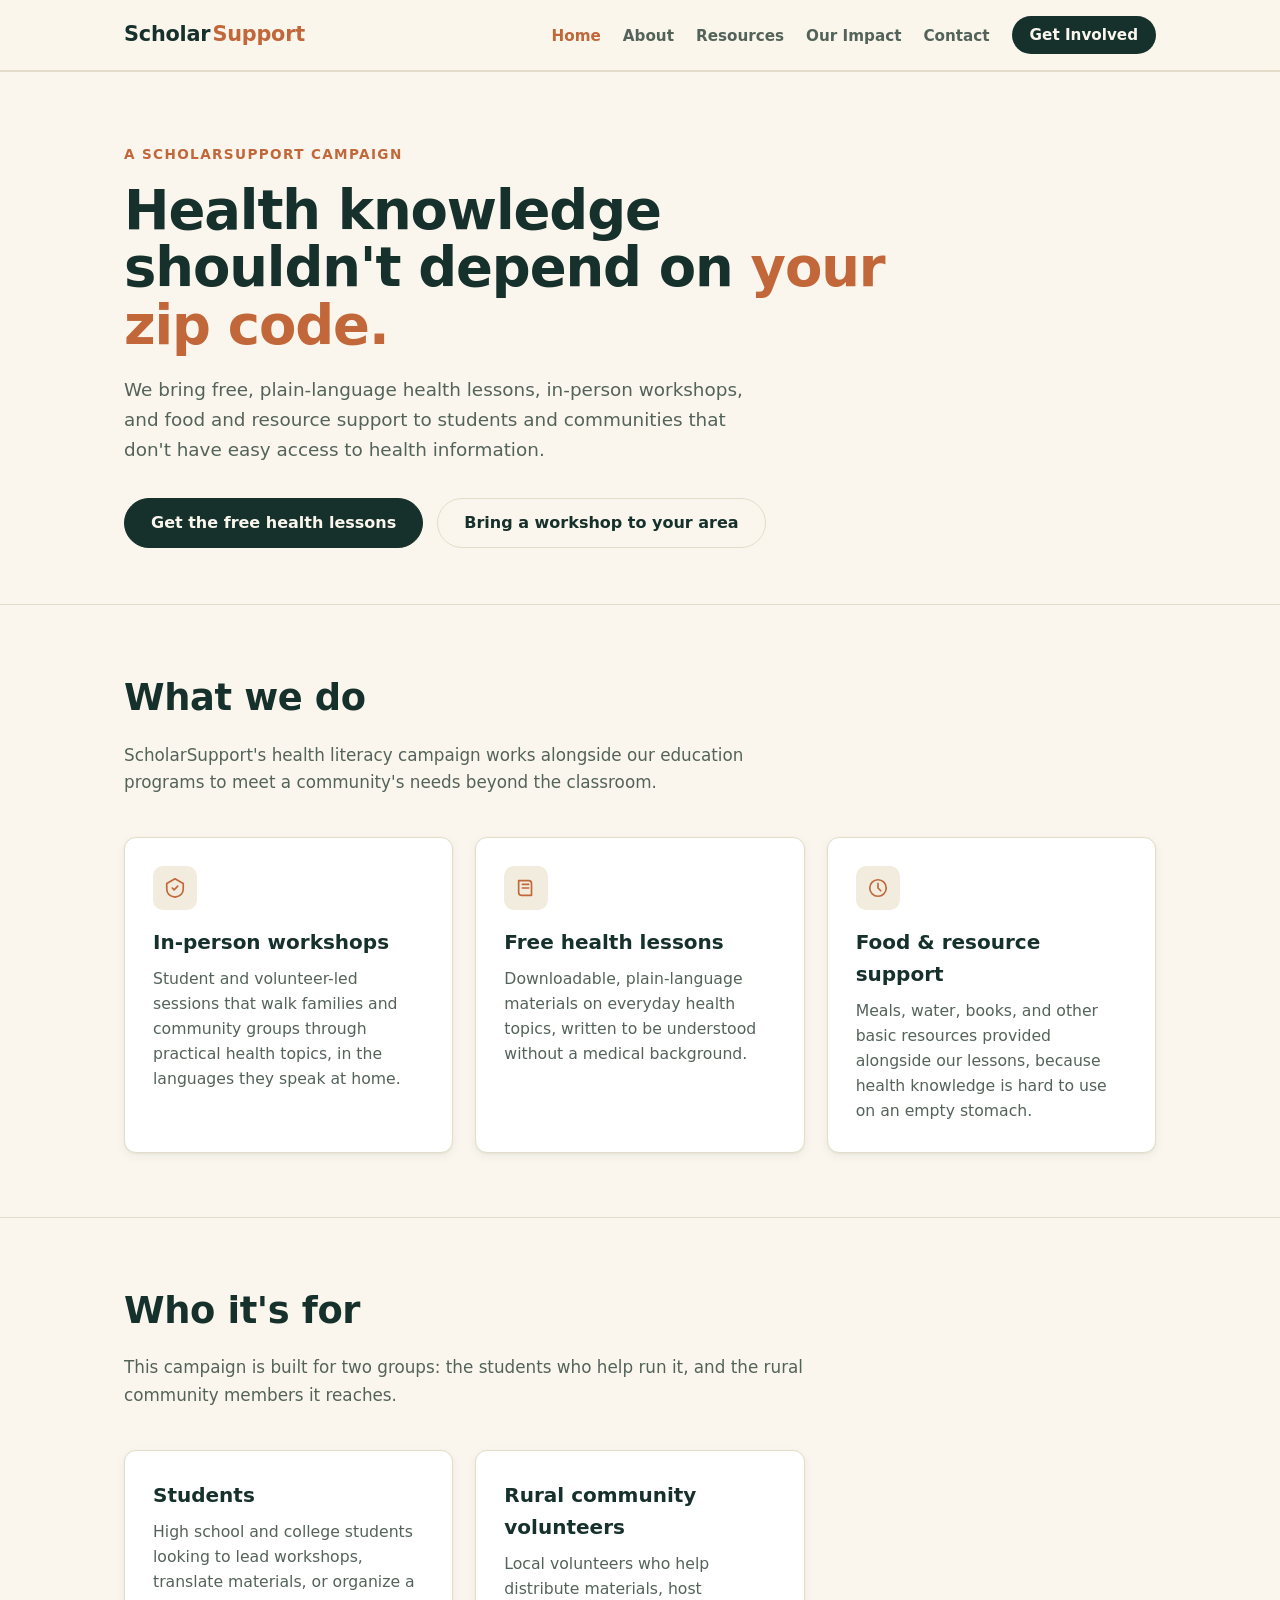
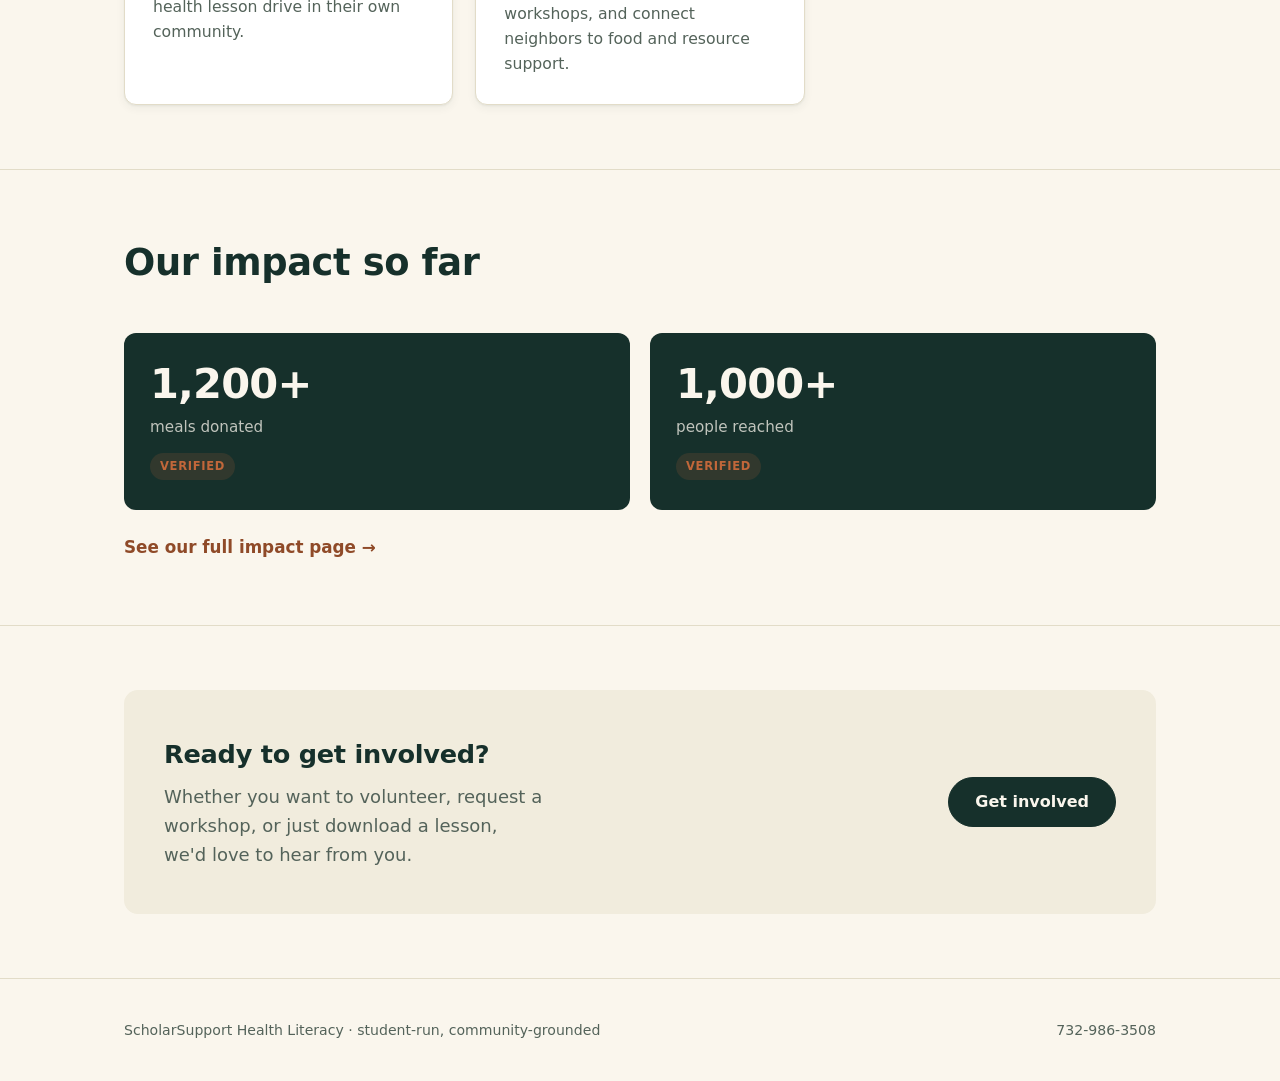
==== index.html @ 6df5c68f "Set up ScholarSupport health literacy site Static HTML/CSS/JS (no build step) with all page content " ====
<!DOCTYPE html>
<html lang="en">
<head>
<meta charset="UTF-8">
<meta name="viewport" content="width=device-width, initial-scale=1.0">
<title>ScholarSupport Health Literacy — Free Health Lessons for Underserved Communities</title>
<meta name="description" content="ScholarSupport's health literacy campaign brings free, plain-language health lessons, workshops, and food resources to under-resourced and rural communities.">
<link rel="canonical" href="https://ksy74.github.io/ScholarSupport/">
<meta property="og:type" content="website">
<meta property="og:title" content="ScholarSupport Health Literacy">
<meta property="og:description" content="Free, plain-language health lessons, workshops, and food resources for under-resourced and rural communities.">
<meta property="og:url" content="https://ksy74.github.io/ScholarSupport/">
<meta property="og:image" content="https://ksy74.github.io/ScholarSupport/assets/og-image.svg">
<meta name="twitter:card" content="summary_large_image">
<link rel="stylesheet" href="styles.css">
<script type="application/ld+json">
{
  "@context": "https://schema.org",
  "@type": "NGO",
  "name": "ScholarSupport",
  "url": "https://ksy74.github.io/ScholarSupport/",
  "telephone": "+1-732-986-3508",
  "description": "Student-run health literacy campaign providing free plain-language health lessons, workshops, and food resources to under-resourced and rural communities.",
  "areaServed": "Under-resourced and rural communities"
}
</script>
</head>
<body>
<a href="#main" class="skip-link">Skip to main content</a>

<header class="site-header">
  <div class="nav-inner">
    <a href="index.html" class="brand">Scholar<em>Support</em></a>
    <ul class="nav-links">
      <li><a href="index.html" aria-current="page">Home</a></li>
      <li><a href="about.html">About</a></li>
      <li><a href="resources.html">Resources</a></li>
      <li><a href="stats.html">Our Impact</a></li>
      <li><a href="contact.html">Contact</a></li>
      <li><a href="get-involved.html" class="nav-cta">Get Involved</a></li>
    </ul>
    <button class="hamburger" id="hamburgerBtn" aria-label="Toggle menu" aria-expanded="false" aria-controls="mobileMenu">
      <span></span><span></span><span></span>
    </button>
  </div>
  <div class="mobile-menu" id="mobileMenu">
    <a href="index.html">Home</a>
    <a href="about.html">About</a>
    <a href="resources.html">Resources</a>
    <a href="stats.html">Our Impact</a>
    <a href="contact.html">Contact</a>
    <a href="get-involved.html">Get Involved</a>
  </div>
</header>

<main id="main">

<section class="hero">
  <div class="wrap">
    <div class="eyebrow">A ScholarSupport Campaign</div>
    <h1>Health knowledge shouldn't depend on <em>your zip code.</em></h1>
    <p class="lede">We bring free, plain-language health lessons, in-person workshops, and food and resource support to students and communities that don't have easy access to health information.</p>
    <div class="cta-row">
      <a href="resources.html" class="btn">Get the free health lessons</a>
      <a href="get-involved.html" class="btn btn-outline">Bring a workshop to your area</a>
    </div>
  </div>
</section>

<section aria-labelledby="what-we-do">
  <div class="wrap">
    <div class="section-head reveal">
      <h2 id="what-we-do">What we do</h2>
      <p class="section-sub">ScholarSupport's health literacy campaign works alongside our education programs to meet a community's needs beyond the classroom.</p>
    </div>
    <div class="pillars reveal">
      <div class="pillar">
        <div class="pillar-icon">
          <svg viewBox="0 0 24 24"><path d="M12 2 3 7v6c0 5 4 8 9 9 5-1 9-4 9-9V7l-9-5Z" stroke-linecap="round" stroke-linejoin="round"/><path d="m9 12 2 2 4-4" stroke-linecap="round" stroke-linejoin="round"/></svg>
        </div>
        <h3>In-person workshops</h3>
        <p>Student and volunteer-led sessions that walk families and community groups through practical health topics, in the languages they speak at home.</p>
      </div>
      <div class="pillar">
        <div class="pillar-icon">
          <svg viewBox="0 0 24 24"><path d="M4 4h11a3 3 0 0 1 3 3v13H7a3 3 0 0 1-3-3V4Z" stroke-linecap="round" stroke-linejoin="round"/><path d="M8 8h7M8 12h7" stroke-linecap="round"/></svg>
        </div>
        <h3>Free health lessons</h3>
        <p>Downloadable, plain-language materials on everyday health topics, written to be understood without a medical background.</p>
      </div>
      <div class="pillar">
        <div class="pillar-icon">
          <svg viewBox="0 0 24 24"><circle cx="12" cy="12" r="9"/><path d="M12 7v5l3 3" stroke-linecap="round" stroke-linejoin="round"/></svg>
        </div>
        <h3>Food &amp; resource support</h3>
        <p>Meals, water, books, and other basic resources provided alongside our lessons, because health knowledge is hard to use on an empty stomach.</p>
      </div>
    </div>
  </div>
</section>

<section aria-labelledby="who-its-for">
  <div class="wrap">
    <div class="section-head reveal">
      <h2 id="who-its-for">Who it's for</h2>
      <p class="section-sub">This campaign is built for two groups: the students who help run it, and the rural community members it reaches.</p>
    </div>
    <div class="pillars reveal">
      <div class="pillar">
        <h3>Students</h3>
        <p>High school and college students looking to lead workshops, translate materials, or organize a health lesson drive in their own community.</p>
      </div>
      <div class="pillar">
        <h3>Rural community volunteers</h3>
        <p>Local volunteers who help distribute materials, host workshops, and connect neighbors to food and resource support.</p>
      </div>
    </div>
  </div>
</section>

<section aria-labelledby="impact-teaser">
  <div class="wrap">
    <div class="section-head reveal">
      <h2 id="impact-teaser">Our impact so far</h2>
    </div>
    <div class="stat-grid reveal">
      <div class="stat-card">
        <div class="stat-num">1,200+</div>
        <div class="stat-label">meals donated</div>
        <div class="stat-verified">Verified</div>
      </div>
      <div class="stat-card">
        <div class="stat-num">1,000+</div>
        <div class="stat-label">people reached</div>
        <div class="stat-verified">Verified</div>
      </div>
    </div>
    <p class="section-sub" style="margin-top:24px;"><a href="stats.html" style="color:var(--accent-dim); font-weight:700; text-decoration:none;">See our full impact page →</a></p>
  </div>
</section>

<section aria-labelledby="cta-final">
  <div class="wrap">
    <div class="cta-banner reveal">
      <div>
        <h2 id="cta-final">Ready to get involved?</h2>
        <p>Whether you want to volunteer, request a workshop, or just download a lesson, we'd love to hear from you.</p>
      </div>
      <a href="get-involved.html" class="btn">Get involved</a>
    </div>
  </div>
</section>

</main>

<footer>
  <div class="wrap">
    <div>ScholarSupport Health Literacy · student-run, community-grounded</div>
    <div><a href="tel:+17329863508">732-986-3508</a></div>
  </div>
</footer>

<script src="nav.js"></script>
</body>
</html>
---- styles.css ----
/* ===========================================================
   ScholarSupport Health Literacy — shared stylesheet
   Restrained palette: deep pine ink, warm cream paper, terracotta accent.
   System font stack only — 0KB of web fonts.
   =========================================================== */
:root{
  --ink:#16302B;
  --paper:#FAF6ED;
  --panel:#FFFFFF;
  --panel-2:#F1ECDD;
  --text:#182620;
  --text-dim:#54635A;
  --accent:#C1673A;
  --accent-dim:#8F4A28;
  --line:#E2DCC8;
  --focus:#1B5E4A;
  --shadow-sm:0 1px 2px rgba(22,48,43,0.05), 0 3px 10px rgba(22,48,43,0.06);
  --shadow-md:0 4px 14px rgba(22,48,43,0.07), 0 14px 32px rgba(22,48,43,0.09);
}
*{box-sizing:border-box; margin:0; padding:0;}
html{scroll-behavior:smooth;}
body{
  background:var(--paper);
  color:var(--text);
  font-family:system-ui, -apple-system, "Segoe UI", Roboto, Helvetica, Arial, sans-serif;
  font-size:18px;
  line-height:1.6;
  overflow-x:hidden;
}
.wrap{ max-width:1080px; margin:0 auto; padding:0 24px; }
a{ color:inherit; }
img{ max-width:100%; display:block; }
ul{ list-style:none; }

/* Visible focus states everywhere (WCAG AA) */
a:focus-visible, button:focus-visible, input:focus-visible, select:focus-visible,
textarea:focus-visible, summary:focus-visible{
  outline:3px solid var(--focus);
  outline-offset:2px;
  border-radius:2px;
}

/* Skip link */
.skip-link{
  position:absolute; left:-9999px; top:0; z-index:999;
  background:var(--ink); color:var(--paper); padding:14px 20px;
  font-weight:600; text-decoration:none; border-radius:0 0 6px 0;
}
.skip-link:focus{ left:0; }

/* ---------- NAV ---------- */
header.site-header{
  position:sticky; top:0; z-index:50;
  background:rgba(250,246,237,0.95);
  backdrop-filter:blur(6px);
  border-bottom:1px solid var(--line);
}
.nav-inner{
  display:flex; align-items:center; justify-content:space-between;
  padding:16px 24px; max-width:1080px; margin:0 auto; position:relative;
}
.brand{
  font-size:1.3rem; font-weight:800; letter-spacing:-0.01em;
  color:var(--ink); text-decoration:none; display:flex; align-items:baseline; gap:2px;
}
.brand em{ color:var(--accent); font-style:normal; }

.nav-links{ display:flex; align-items:center; gap:22px; flex-wrap:nowrap; }
.nav-links a{
  color:var(--text-dim); text-decoration:none; font-size:0.95rem; font-weight:600;
  white-space:nowrap; transition:color .2s;
}
.nav-links a:hover, .nav-links a[aria-current="page"]{ color:var(--accent); }
.nav-cta{
  display:inline-flex; align-items:center; height:38px; padding:0 18px;
  border-radius:999px; background:var(--ink); color:var(--paper) !important;
  font-weight:700; transition:background .2s;
}
.nav-cta:hover{ background:var(--accent); }

.hamburger{
  display:none; flex-direction:column; justify-content:center; gap:5px;
  width:40px; height:40px; background:none; border:1px solid var(--line);
  border-radius:8px; cursor:pointer; padding:0;
}
.hamburger span{ display:block; width:20px; height:2px; margin:0 auto; background:var(--ink); transition:transform .2s ease, opacity .2s ease; }
.hamburger.open span:nth-child(1){ transform:translateY(7px) rotate(45deg); }
.hamburger.open span:nth-child(2){ opacity:0; }
.hamburger.open span:nth-child(3){ transform:translateY(-7px) rotate(-45deg); }

.mobile-menu{ display:none; flex-direction:column; border-top:1px solid var(--line); background:var(--panel); }
.mobile-menu.open{ display:flex; }
.mobile-menu a{
  color:var(--text-dim); text-decoration:none; font-size:1.05rem; font-weight:600;
  padding:16px 24px; border-top:1px solid var(--line);
}
.mobile-menu a:first-child{ border-top:none; }
.mobile-menu a:hover{ color:var(--accent); }

@media (max-width:820px){
  .nav-links{ display:none; }
  .hamburger{ display:flex; }
}

/* ---------- HERO ---------- */
.hero{ padding:72px 0 56px; }
.eyebrow{
  font-size:0.85rem; font-weight:700; text-transform:uppercase; letter-spacing:0.1em;
  color:var(--accent); margin-bottom:16px;
}
h1{
  font-size:clamp(2.3rem, 5vw, 3.4rem); font-weight:800; line-height:1.06;
  letter-spacing:-0.02em; color:var(--ink); max-width:820px;
}
h1 em{ font-style:normal; color:var(--accent); }
.lede{ font-size:1.15rem; color:var(--text-dim); max-width:620px; margin-top:20px; line-height:1.65; }

.cta-row{ display:flex; gap:14px; flex-wrap:wrap; margin-top:32px; }
.btn{
  display:inline-flex; align-items:center; height:50px; padding:0 26px;
  border-radius:999px; background:var(--ink); color:var(--paper); font-weight:700;
  font-size:1rem; text-decoration:none; border:1px solid var(--ink); cursor:pointer;
  transition:background .2s, transform .2s, box-shadow .2s;
}
.btn:hover{ background:var(--accent); border-color:var(--accent); transform:translateY(-2px); box-shadow:var(--shadow-md); }
.btn-outline{ background:none; color:var(--ink); border:1px solid var(--line); }
.btn-outline:hover{ background:var(--panel-2); border-color:var(--ink); transform:translateY(-2px); }

/* ---------- SECTION GENERIC ---------- */
section{ padding:64px 0; border-top:1px solid var(--line); }
.section-head{ margin-bottom:40px; max-width:680px; }
h2{ font-size:clamp(1.7rem, 3vw, 2.3rem); font-weight:800; color:var(--ink); letter-spacing:-0.01em; }
h3{ font-size:1.25rem; font-weight:700; color:var(--ink); }
.section-sub{ color:var(--text-dim); font-size:1.05rem; margin-top:14px; line-height:1.65; }

/* ---------- PILLAR / FEATURE CARDS ---------- */
.pillars{ display:grid; grid-template-columns:repeat(3, 1fr); gap:22px; }
@media (max-width:800px){ .pillars{ grid-template-columns:1fr; } }
.pillar{
  background:var(--panel); border:1px solid var(--line); border-radius:12px;
  padding:28px; box-shadow:var(--shadow-sm); transition:transform .2s, box-shadow .2s;
}
.pillar:hover{ transform:translateY(-3px); box-shadow:var(--shadow-md); }
.pillar-icon{
  width:44px; height:44px; border-radius:10px; background:var(--panel-2);
  display:flex; align-items:center; justify-content:center; margin-bottom:16px;
}
.pillar-icon svg{ width:22px; height:22px; stroke:var(--accent); fill:none; stroke-width:1.8; }
.pillar p{ color:var(--text-dim); font-size:0.98rem; margin-top:8px; line-height:1.6; }

/* ---------- STATS ---------- */
.stat-grid{ display:grid; grid-template-columns:repeat(auto-fit, minmax(220px, 1fr)); gap:20px; }
.stat-card{
  background:var(--ink); color:var(--paper); border-radius:12px; padding:30px 26px;
}
.stat-num{ font-size:2.6rem; font-weight:800; letter-spacing:-0.02em; line-height:1; color:var(--paper); }
.stat-num.tbd{ font-size:1.1rem; font-weight:700; opacity:0.55; }
.stat-label{ font-size:0.95rem; color:rgba(250,246,237,0.75); margin-top:10px; }
.stat-verified{
  display:inline-block; margin-top:14px; font-size:0.72rem; font-weight:700;
  text-transform:uppercase; letter-spacing:0.06em; color:var(--accent);
  background:rgba(193,103,58,0.16); padding:4px 10px; border-radius:999px;
}

/* ---------- CTA BANNER ---------- */
.cta-banner{
  background:var(--panel-2); border-radius:14px; padding:44px 40px;
  display:flex; justify-content:space-between; align-items:center; gap:28px; flex-wrap:wrap;
}
.cta-banner h2{ font-size:1.6rem; max-width:420px; }
.cta-banner p{ color:var(--text-dim); max-width:380px; margin-top:8px; }

/* ---------- ABOUT PAGE ---------- */
.about-block{ max-width:720px; margin-bottom:44px; }
.about-block:last-child{ margin-bottom:0; }
.about-block h2{ margin-bottom:14px; }
.about-block p{ color:var(--text-dim); margin-bottom:14px; line-height:1.7; }
.about-block p:last-child{ margin-bottom:0; }
.partner-note{
  margin-top:20px; padding:20px 22px; border-left:3px solid var(--accent);
  background:var(--panel); border-radius:0 10px 10px 0; box-shadow:var(--shadow-sm);
}
.partner-note p{ color:var(--text-dim); margin:0; }

/* ---------- RESOURCES ---------- */
.filters-bar{
  display:flex; gap:20px; flex-wrap:wrap; margin-bottom:36px; padding-bottom:24px; border-bottom:1px solid var(--line);
}
.filter-group{ display:flex; flex-direction:column; gap:8px; }
.filter-group legend, .filter-group .filter-label{
  font-size:0.78rem; font-weight:700; text-transform:uppercase; letter-spacing:0.06em; color:var(--text-dim);
}
.filter-chips{ display:flex; gap:8px; flex-wrap:wrap; }
.filter-chip{
  background:var(--panel); border:1px solid var(--line); border-radius:999px;
  padding:8px 16px; font-size:0.9rem; font-weight:600; color:var(--text-dim);
  cursor:pointer; transition:all .15s;
}
.filter-chip:hover{ border-color:var(--accent); color:var(--ink); }
.filter-chip[aria-pressed="true"]{ background:var(--ink); border-color:var(--ink); color:var(--paper); }

.resource-grid{ display:grid; grid-template-columns:repeat(2, 1fr); gap:20px; }
@media (max-width:760px){ .resource-grid{ grid-template-columns:1fr; } }
.resource-card{
  background:var(--panel); border:1px solid var(--line); border-radius:12px;
  padding:26px; box-shadow:var(--shadow-sm); transition:transform .2s, box-shadow .2s;
}
.resource-card:hover{ transform:translateY(-3px); box-shadow:var(--shadow-md); }
.resource-card.hidden{ display:none; }
.resource-tags{ display:flex; gap:8px; flex-wrap:wrap; margin-bottom:12px; }
.resource-tag{
  font-size:0.7rem; font-weight:700; text-transform:uppercase; letter-spacing:0.05em;
  padding:4px 10px; border-radius:999px; background:var(--panel-2); color:var(--accent-dim);
}
.resource-card h3{ margin-bottom:8px; }
.resource-card p{ color:var(--text-dim); font-size:0.95rem; margin-bottom:16px; line-height:1.6; }
.resource-download{
  display:inline-flex; align-items:center; gap:8px; font-size:0.9rem; font-weight:700;
  color:var(--accent-dim); text-decoration:none;
}
.resource-download:hover{ text-decoration:underline; }
.resource-placeholder-note{ font-size:0.72rem; color:var(--text-dim); margin-top:6px; font-style:italic; }
.empty-state{ text-align:center; padding:50px 20px; color:var(--text-dim); display:none; }
.empty-state.show{ display:block; }

/* ---------- FORMS ---------- */
.form-card{
  background:var(--panel); border:1px solid var(--line); border-radius:14px;
  padding:36px; box-shadow:var(--shadow-md); max-width:640px;
}
.field{ margin-bottom:20px; }
.field label{ display:block; font-size:0.9rem; font-weight:700; color:var(--ink); margin-bottom:8px; }
.field .hint{ font-size:0.82rem; color:var(--text-dim); margin-top:6px; }
.field input[type="text"], .field input[type="email"], .field input[type="tel"],
.field select, .field textarea{
  width:100%; background:var(--paper); border:1px solid var(--line); color:var(--text);
  padding:13px 15px; border-radius:8px; font-size:1rem; font-family:inherit;
}
.field select{ cursor:pointer; }
.field textarea{ resize:vertical; min-height:120px; }
.field input:focus-visible, .field select:focus-visible, .field textarea:focus-visible{
  border-color:var(--focus);
}
fieldset{ border:none; padding:0; margin:0 0 20px; }
fieldset legend{ font-size:0.9rem; font-weight:700; color:var(--ink); margin-bottom:10px; padding:0; }
.radio-row{ display:flex; gap:18px; flex-wrap:wrap; }
.radio-option{ display:flex; align-items:center; gap:8px; font-size:0.95rem; color:var(--text); }
.radio-option input{ width:auto; accent-color:var(--accent); }
.hp-field{ position:absolute; left:-9999px; top:-9999px; }
.form-status{ margin-top:16px; font-size:0.92rem; font-weight:600; min-height:1.2em; }
.form-status.success{ color:#1B5E4A; }
.form-status.error{ color:#A13F2E; }
.fallback-note{ margin-top:24px; padding-top:20px; border-top:1px solid var(--line); font-size:0.9rem; color:var(--text-dim); }
.fallback-note a{ color:var(--accent-dim); font-weight:700; text-decoration:none; }
.fallback-note a:hover{ text-decoration:underline; }

/* ---------- CONTACT ---------- */
.contact-grid{ display:grid; grid-template-columns:1fr 1fr; gap:40px; }
@media (max-width:760px){ .contact-grid{ grid-template-columns:1fr; } }
.contact-item{
  background:var(--panel); border:1px solid var(--line); border-radius:12px;
  padding:26px; box-shadow:var(--shadow-sm); margin-bottom:16px;
}
.contact-item .label{ font-size:0.78rem; font-weight:700; text-transform:uppercase; letter-spacing:0.06em; color:var(--text-dim); margin-bottom:8px; }
.contact-item .value{ font-size:1.3rem; font-weight:800; color:var(--ink); }
.contact-item .value a{ color:var(--ink); text-decoration:none; }
.contact-item .value a:hover{ color:var(--accent); }

/* ---------- FOOTER ---------- */
footer{ border-top:1px solid var(--line); padding:40px 0; color:var(--text-dim); font-size:0.88rem; }
footer .wrap{ display:flex; justify-content:space-between; flex-wrap:wrap; gap:12px; }
footer a{ color:var(--text-dim); text-decoration:none; }
footer a:hover{ color:var(--accent); }

/* ---------- 404 ---------- */
.error-page{ padding:120px 0; text-align:center; }
.error-page .code{ font-size:5rem; font-weight:800; color:var(--accent); line-height:1; }

.reveal{ opacity:0; transform:translateY(14px); transition:opacity .6s ease, transform .6s ease; }
.reveal.in{ opacity:1; transform:translateY(0); }
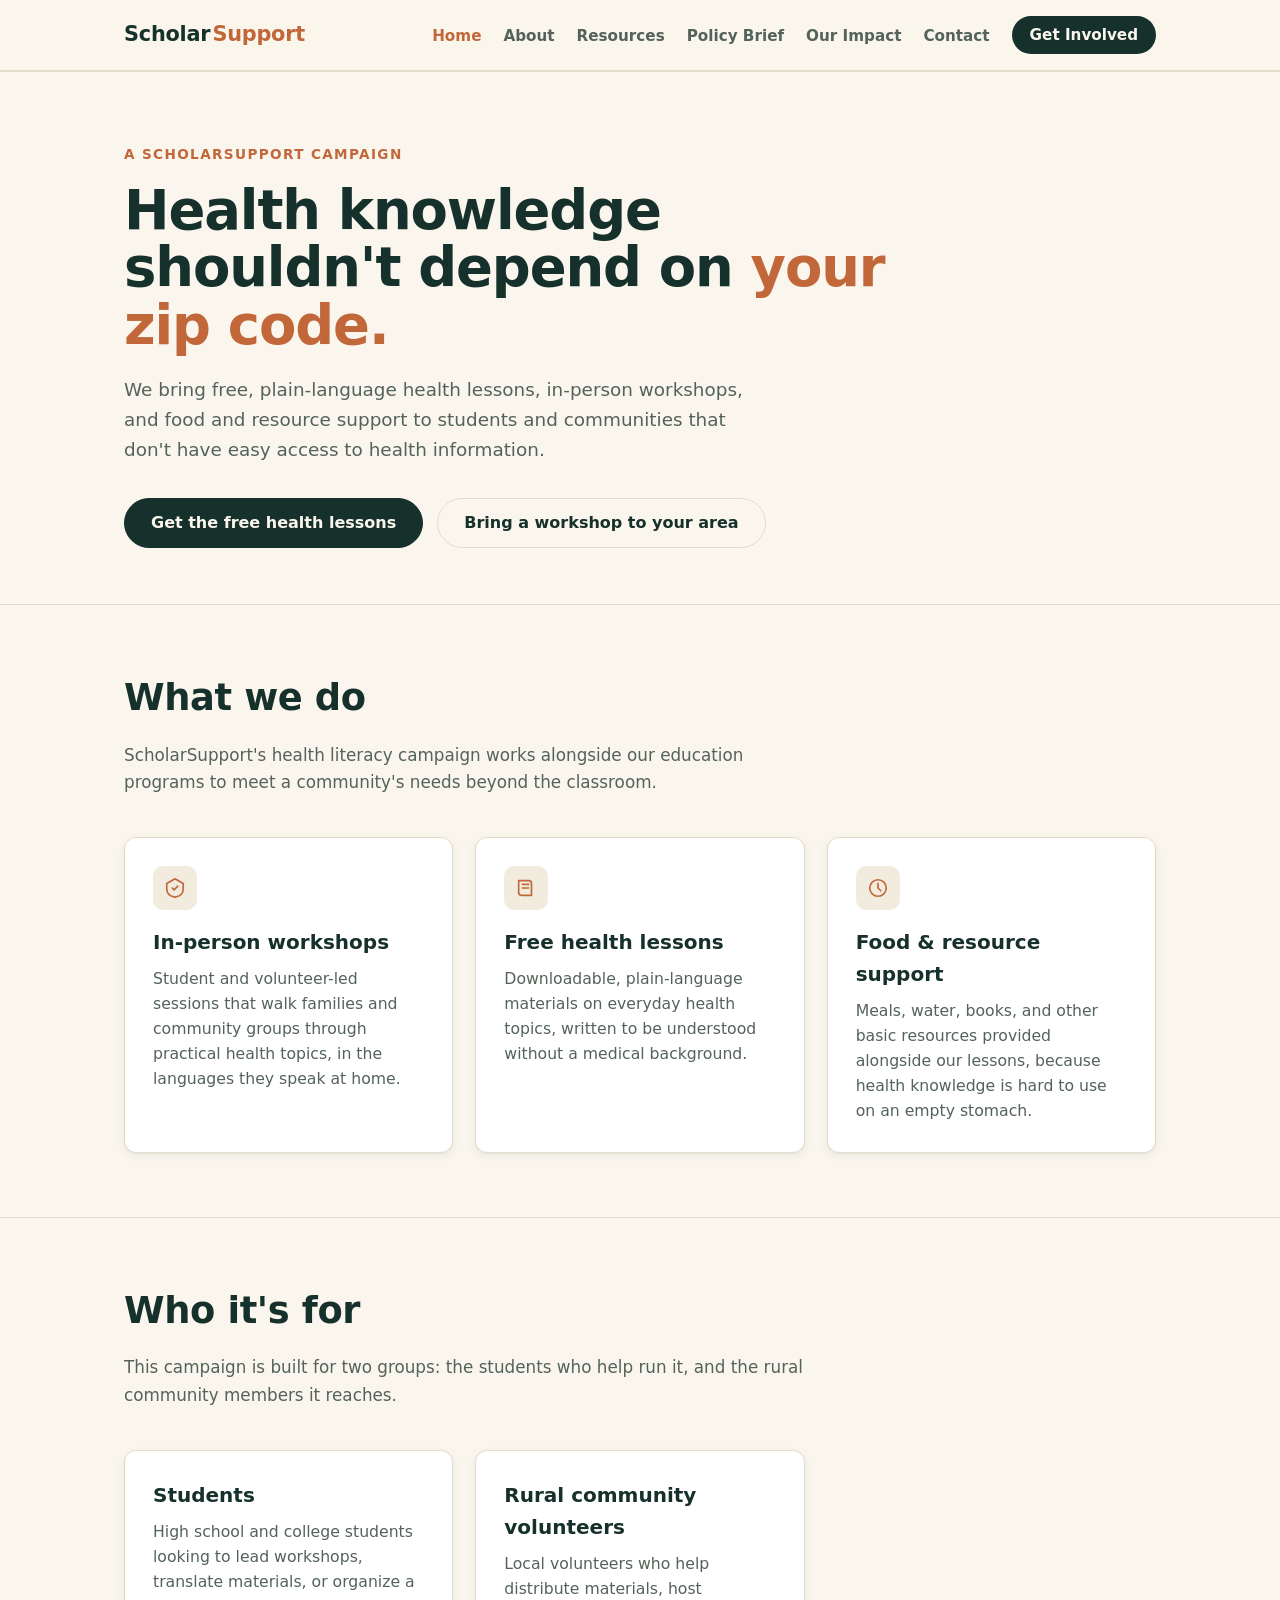
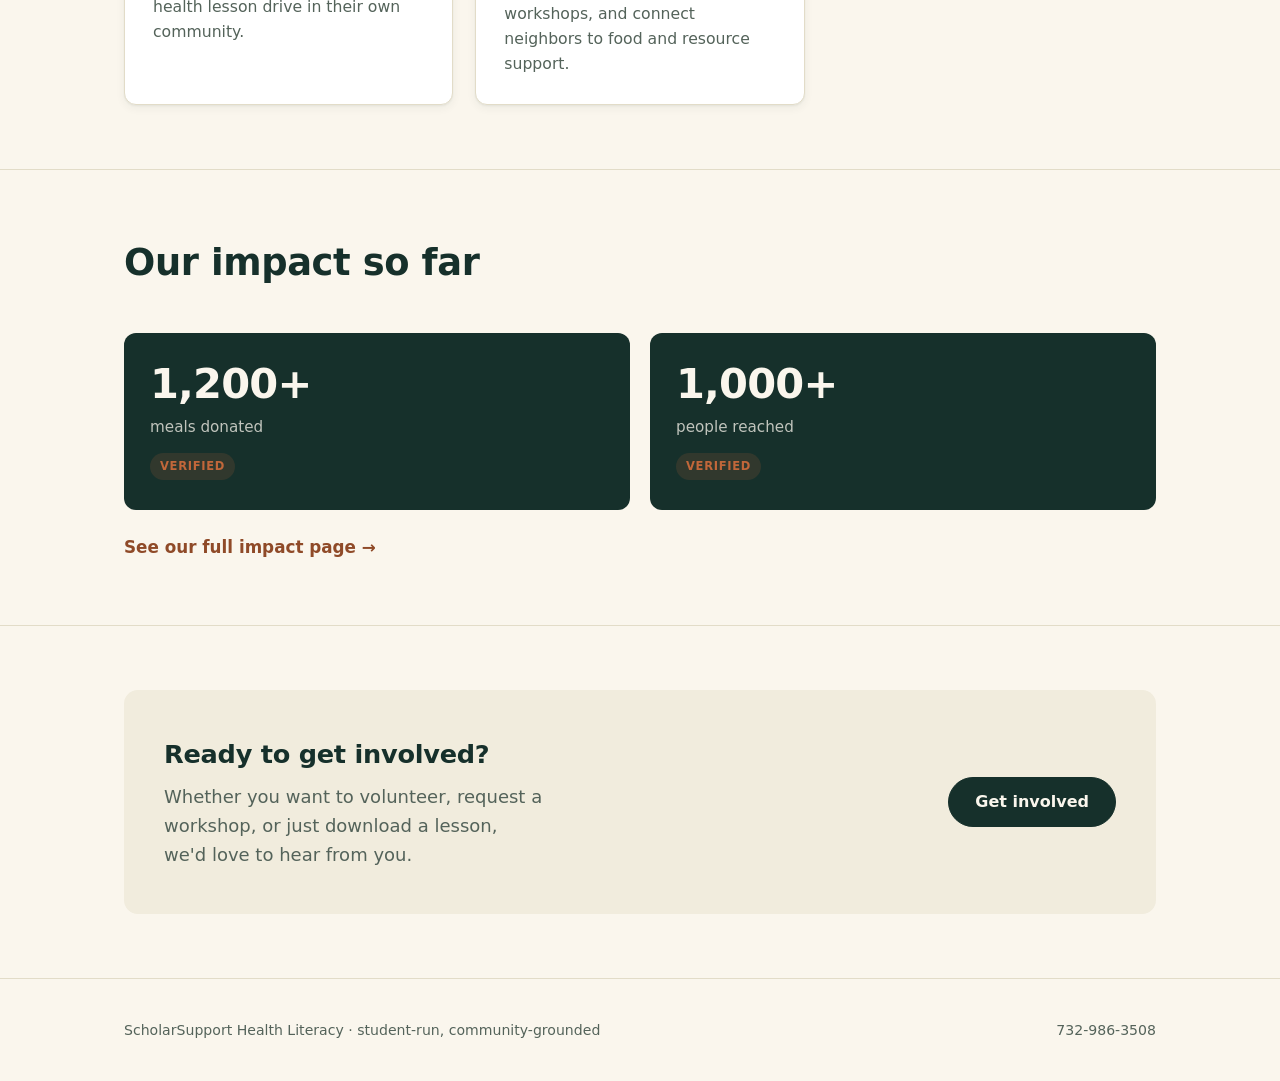
==== commit 094c0b6f: "Add Closing the Last Mile policy brief page New policy-brief.html presenting the 30-page brief prepa" ====
--- a/index.html
+++ b/index.html
@@ -3,22 +3,22 @@
 <head>
 <meta charset="UTF-8">
 <meta name="viewport" content="width=device-width, initial-scale=1.0">
-<title>ScholarSupport Health Literacy — Free Health Lessons for Underserved Communities</title>
+<title>ScholarSupport Health Literacy | Free Health Lessons for Underserved Communities</title>
 <meta name="description" content="ScholarSupport's health literacy campaign brings free, plain-language health lessons, workshops, and food resources to under-resourced and rural communities.">
-<link rel="canonical" href="https://ksy74.github.io/ScholarSupport/">
+<link rel="canonical" href="https://scholarsupports.org/">
 <meta property="og:type" content="website">
 <meta property="og:title" content="ScholarSupport Health Literacy">
 <meta property="og:description" content="Free, plain-language health lessons, workshops, and food resources for under-resourced and rural communities.">
-<meta property="og:url" content="https://ksy74.github.io/ScholarSupport/">
-<meta property="og:image" content="https://ksy74.github.io/ScholarSupport/assets/og-image.svg">
+<meta property="og:url" content="https://scholarsupports.org/">
+<meta property="og:image" content="https://scholarsupports.org/assets/og-image.svg">
 <meta name="twitter:card" content="summary_large_image">
-<link rel="stylesheet" href="styles.css">
+<link rel="stylesheet" href="styles.css?v=3">
 <script type="application/ld+json">
 {
   "@context": "https://schema.org",
   "@type": "NGO",
   "name": "ScholarSupport",
-  "url": "https://ksy74.github.io/ScholarSupport/",
+  "url": "https://scholarsupports.org/",
   "telephone": "+1-732-986-3508",
   "description": "Student-run health literacy campaign providing free plain-language health lessons, workshops, and food resources to under-resourced and rural communities.",
   "areaServed": "Under-resourced and rural communities"
@@ -35,6 +35,7 @@
       <li><a href="index.html" aria-current="page">Home</a></li>
       <li><a href="about.html">About</a></li>
       <li><a href="resources.html">Resources</a></li>
+      <li><a href="policy-brief.html">Policy Brief</a></li>
       <li><a href="stats.html">Our Impact</a></li>
       <li><a href="contact.html">Contact</a></li>
       <li><a href="get-involved.html" class="nav-cta">Get Involved</a></li>
@@ -47,6 +48,7 @@
     <a href="index.html">Home</a>
     <a href="about.html">About</a>
     <a href="resources.html">Resources</a>
+    <a href="policy-brief.html">Policy Brief</a>
     <a href="stats.html">Our Impact</a>
     <a href="contact.html">Contact</a>
     <a href="get-involved.html">Get Involved</a>
--- a/styles.css
+++ b/styles.css
@@ -1,7 +1,7 @@
 /* ===========================================================
-   ScholarSupport Health Literacy — shared stylesheet
+   ScholarSupport Health Literacy: shared stylesheet
    Restrained palette: deep pine ink, warm cream paper, terracotta accent.
-   System font stack only — 0KB of web fonts.
+   System font stack only. 0KB of web fonts.
    =========================================================== */
 :root{
   --ink:#16302B;
@@ -272,6 +272,23 @@
 footer a{ color:var(--text-dim); text-decoration:none; }
 footer a:hover{ color:var(--accent); }
 
+/* ---------- FOUNDER ---------- */
+.founder-card{
+  background:var(--panel); border:1px solid var(--line); border-radius:16px;
+  padding:40px; box-shadow:var(--shadow-md); max-width:720px;
+}
+.founder-header{ display:flex; align-items:center; gap:20px; margin-bottom:28px; }
+.founder-photo{
+  width:84px; height:84px; border-radius:50%; object-fit:cover; object-position:top center;
+  flex-shrink:0; border:3px solid var(--panel); box-shadow:0 0 0 1px var(--line), var(--shadow-sm);
+}
+.founder-name{ font-size:1.15rem; font-weight:800; color:var(--ink); letter-spacing:-0.01em; }
+.founder-role{ font-size:0.8rem; font-weight:700; text-transform:uppercase; letter-spacing:0.06em; color:var(--accent); margin-top:3px; }
+.founder-quote{
+  margin:0; border-left:3px solid var(--accent); padding-left:22px;
+}
+.founder-quote p{ color:var(--text); font-size:1.15rem; font-style:italic; line-height:1.7; }
+
 /* ---------- 404 ---------- */
 .error-page{ padding:120px 0; text-align:center; }
 .error-page .code{ font-size:5rem; font-weight:800; color:var(--accent); line-height:1; }
